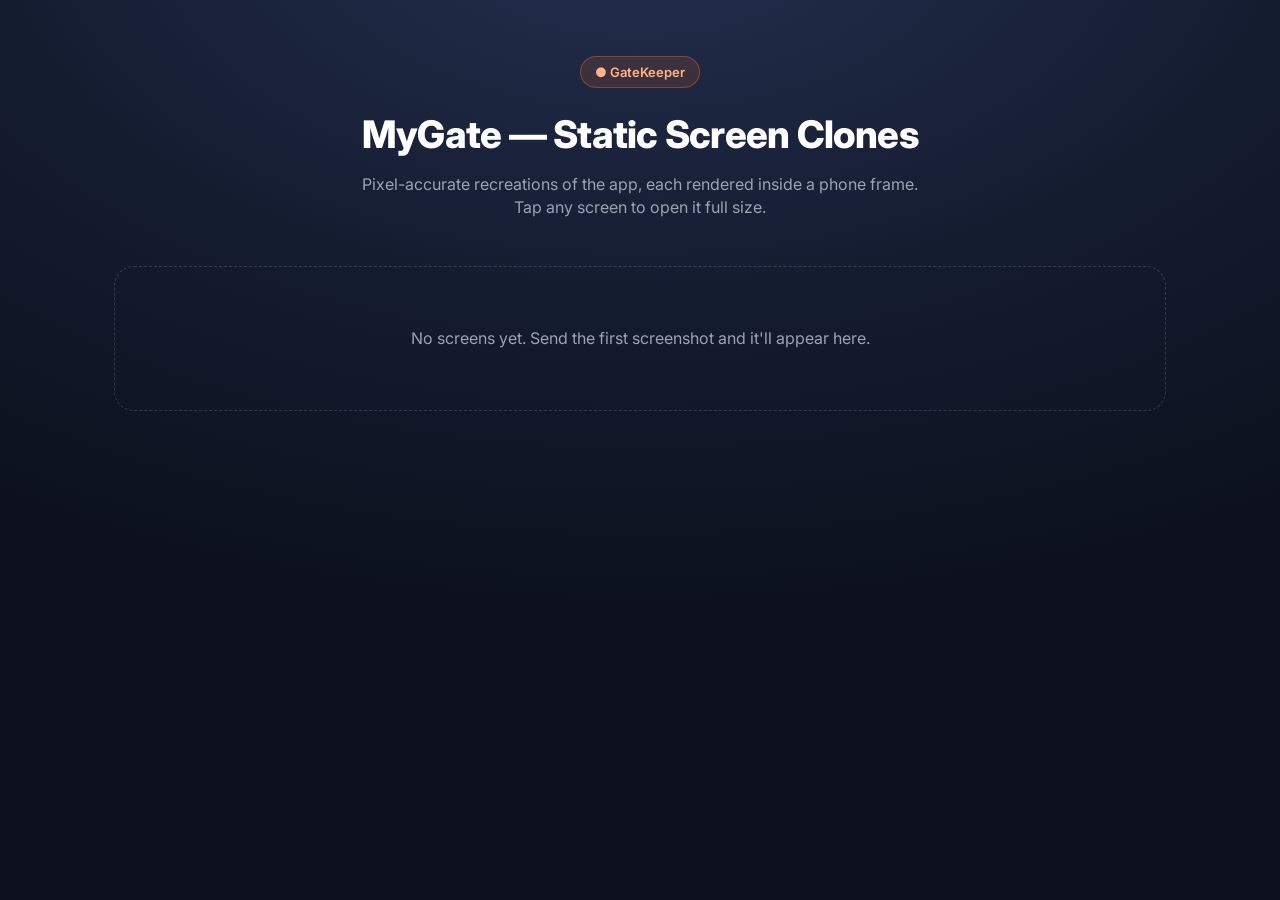
==== index.html @ 212a7ef8 "Set up GateKeeper project scaffold with reusable phone frame Co-authored-by: Cursor <cursoragent@cur" ====
<!DOCTYPE html>
<html lang="en">
<head>
  <meta charset="UTF-8" />
  <meta name="viewport" content="width=device-width, initial-scale=1.0" />
  <title>GateKeeper — MyGate Clone Screens</title>
  <link rel="preconnect" href="https://fonts.googleapis.com" />
  <link rel="preconnect" href="https://fonts.gstatic.com" crossorigin />
  <link href="https://fonts.googleapis.com/css2?family=Inter:wght@400;500;600;700;800&display=swap" rel="stylesheet" />
  <link rel="stylesheet" href="assets/css/reset.css" />
  <style>
    body {
      background:
        radial-gradient(1200px 700px at 50% -10%, #24304f 0%, #141c30 55%, #0c111d 100%);
      color: #fff;
      min-height: 100vh;
    }

    .wrap {
      max-width: 1100px;
      margin: 0 auto;
      padding: 56px 24px 80px;
    }

    .head {
      text-align: center;
      margin-bottom: 48px;
    }

    .head__badge {
      display: inline-flex;
      align-items: center;
      gap: 8px;
      padding: 6px 14px;
      border-radius: 999px;
      background: rgba(242, 103, 34, 0.15);
      border: 1px solid rgba(242, 103, 34, 0.4);
      color: #ffb489;
      font-size: 13px;
      font-weight: 600;
      margin-bottom: 20px;
    }

    .head h1 {
      font-size: 38px;
      font-weight: 800;
      letter-spacing: -0.02em;
      margin-bottom: 12px;
    }

    .head p {
      color: #9aa3b2;
      font-size: 16px;
      max-width: 560px;
      margin: 0 auto;
    }

    .grid {
      display: grid;
      grid-template-columns: repeat(auto-fill, minmax(220px, 1fr));
      gap: 28px;
    }

    .card {
      display: flex;
      flex-direction: column;
      gap: 14px;
      text-align: center;
      transition: transform 0.18s ease;
    }

    .card:hover {
      transform: translateY(-6px);
    }

    .card__frame {
      aspect-ratio: 390 / 844;
      border-radius: 26px;
      background: #0b0d12;
      padding: 8px;
      box-shadow: 0 20px 44px -18px rgba(0, 0, 0, 0.6);
      overflow: hidden;
      position: relative;
    }

    .card__preview {
      width: 100%;
      height: 100%;
      border-radius: 20px;
      border: 0;
      pointer-events: none;
      background: #f4f5f7;
      transform: scale(1);
    }

    .card__empty {
      width: 100%;
      height: 100%;
      border-radius: 20px;
      display: flex;
      align-items: center;
      justify-content: center;
      color: #6b7280;
      font-size: 13px;
      background: repeating-linear-gradient(45deg, #1a1f2b, #1a1f2b 12px, #161b26 12px, #161b26 24px);
    }

    .card__label {
      font-size: 14px;
      font-weight: 600;
      color: #e7eaf0;
    }

    .card__num {
      color: #6b7280;
      font-weight: 700;
      margin-right: 6px;
    }

    .empty-state {
      grid-column: 1 / -1;
      text-align: center;
      padding: 60px 20px;
      border: 1px dashed rgba(255, 255, 255, 0.15);
      border-radius: 20px;
      color: #9aa3b2;
    }
  </style>
</head>
<body>
  <div class="wrap">
    <header class="head">
      <span class="head__badge">● GateKeeper</span>
      <h1>MyGate — Static Screen Clones</h1>
      <p>Pixel-accurate recreations of the app, each rendered inside a phone frame. Tap any screen to open it full size.</p>
    </header>

    <main class="grid" id="grid"></main>
  </div>

  <script>
    // Register each screen here in sequence as it's built.
    const SCREENS = [
      // { file: 'screens/01_splash.html', label: 'Splash' },
    ];

    const grid = document.getElementById('grid');

    if (SCREENS.length === 0) {
      grid.innerHTML =
        '<div class="empty-state">No screens yet. Send the first screenshot and it\'ll appear here.</div>';
    } else {
      SCREENS.forEach((s, i) => {
        const a = document.createElement('a');
        a.className = 'card';
        a.href = s.file;
        a.innerHTML = `
          <div class="card__frame">
            <iframe class="card__preview" src="${s.file}" loading="lazy" scrolling="no"></iframe>
          </div>
          <div class="card__label"><span class="card__num">${String(i + 1).padStart(2, '0')}</span>${s.label}</div>
        `;
        grid.appendChild(a);
      });
    }
  </script>
</body>
</html>
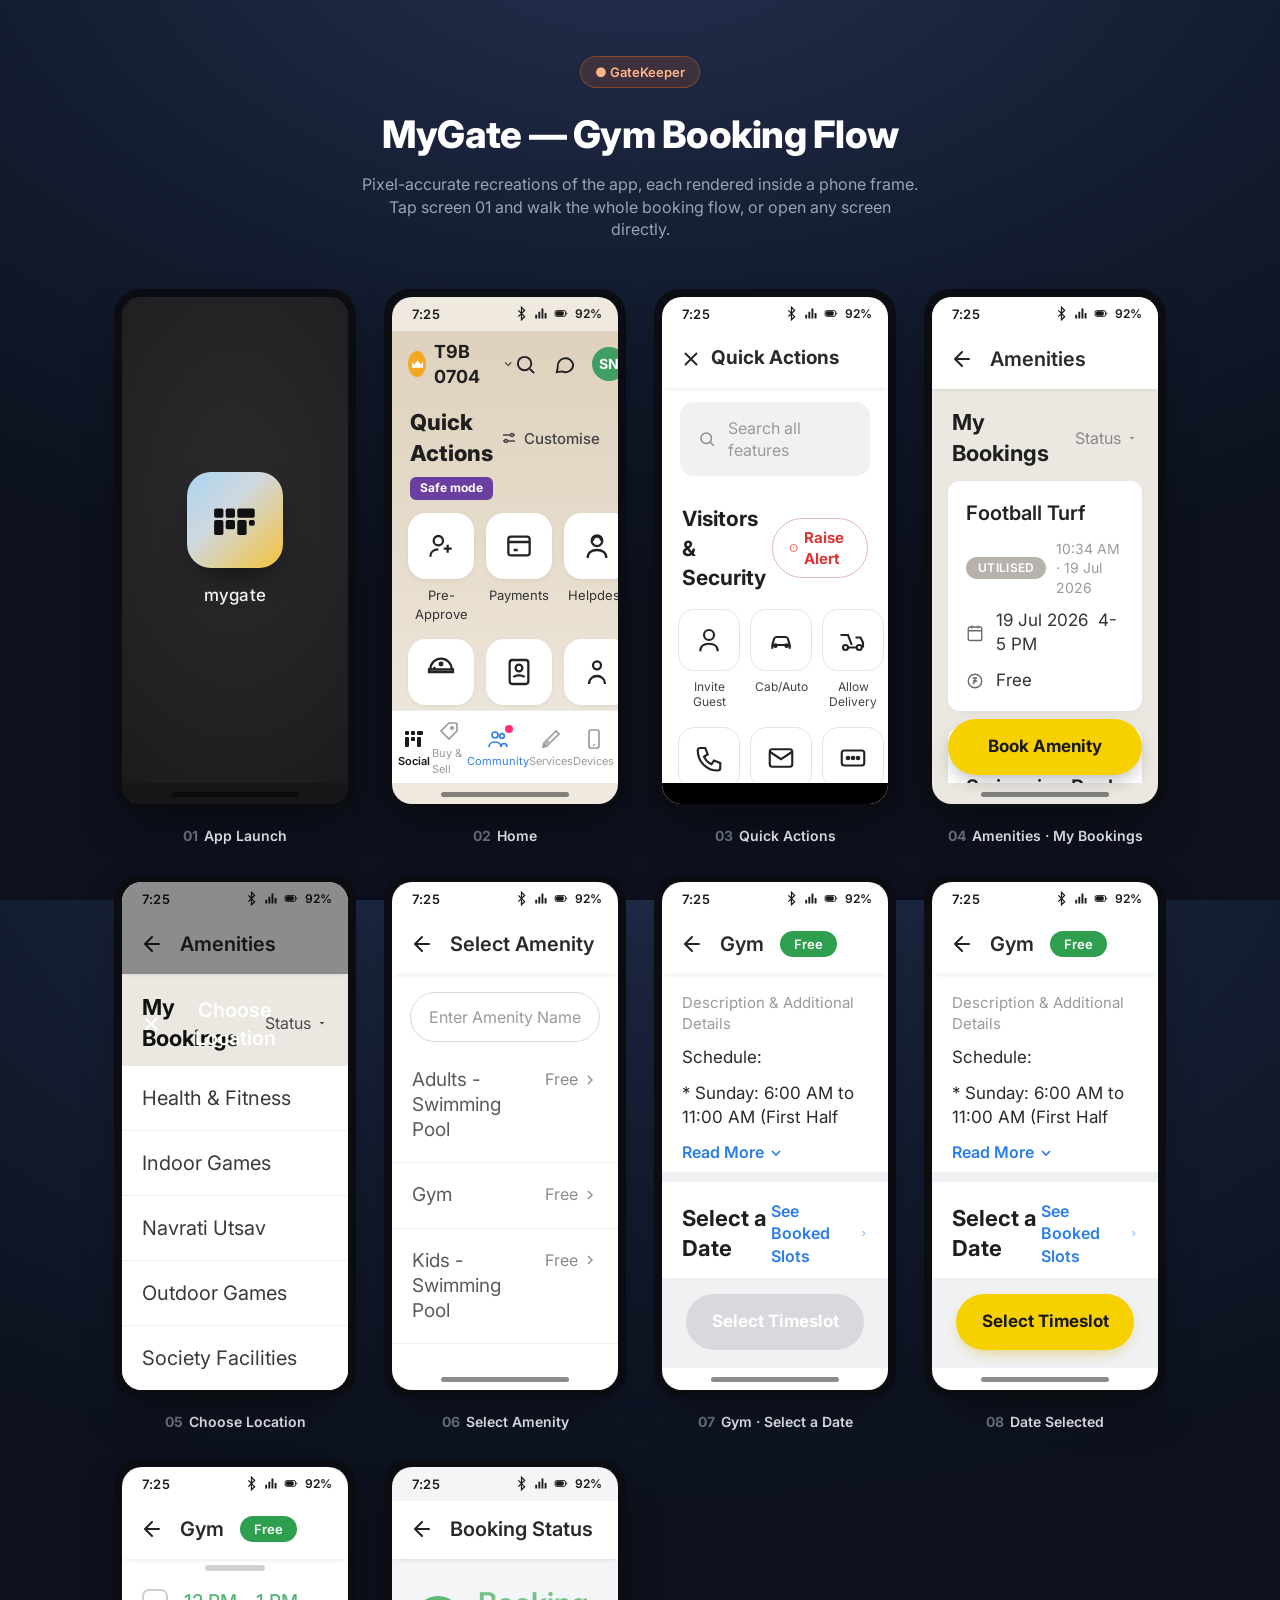
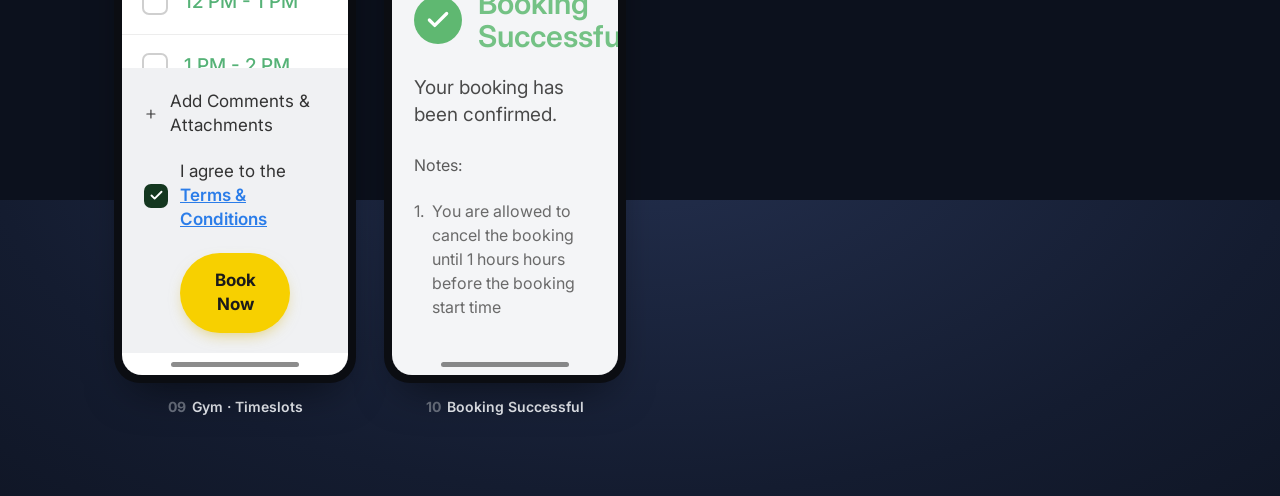
==== commit cccec562: "Add MyGate gym booking flow — 10 pixel-accurate static screens + Pages workflow Co-authored-by: Curs" ====
--- a/index.html
+++ b/index.html
@@ -131,8 +131,8 @@
   <div class="wrap">
     <header class="head">
       <span class="head__badge">● GateKeeper</span>
-      <h1>MyGate — Static Screen Clones</h1>
-      <p>Pixel-accurate recreations of the app, each rendered inside a phone frame. Tap any screen to open it full size.</p>
+      <h1>MyGate — Gym Booking Flow</h1>
+      <p>Pixel-accurate recreations of the app, each rendered inside a phone frame. Tap screen 01 and walk the whole booking flow, or open any screen directly.</p>
     </header>
 
     <main class="grid" id="grid"></main>
@@ -141,7 +141,16 @@
   <script>
     // Register each screen here in sequence as it's built.
     const SCREENS = [
-      // { file: 'screens/01_splash.html', label: 'Splash' },
+      { file: 'screens/01_launch.html', label: 'App Launch' },
+      { file: 'screens/02_home.html', label: 'Home' },
+      { file: 'screens/03_quick_actions.html', label: 'Quick Actions' },
+      { file: 'screens/04_amenities.html', label: 'Amenities · My Bookings' },
+      { file: 'screens/05_choose_location.html', label: 'Choose Location' },
+      { file: 'screens/06_select_amenity.html', label: 'Select Amenity' },
+      { file: 'screens/07_gym_date.html', label: 'Gym · Select a Date' },
+      { file: 'screens/08_gym_date_selected.html', label: 'Date Selected' },
+      { file: 'screens/09_gym_timeslots.html', label: 'Gym · Timeslots' },
+      { file: 'screens/10_booking_success.html', label: 'Booking Successful' },
     ];
 
     const grid = document.getElementById('grid');
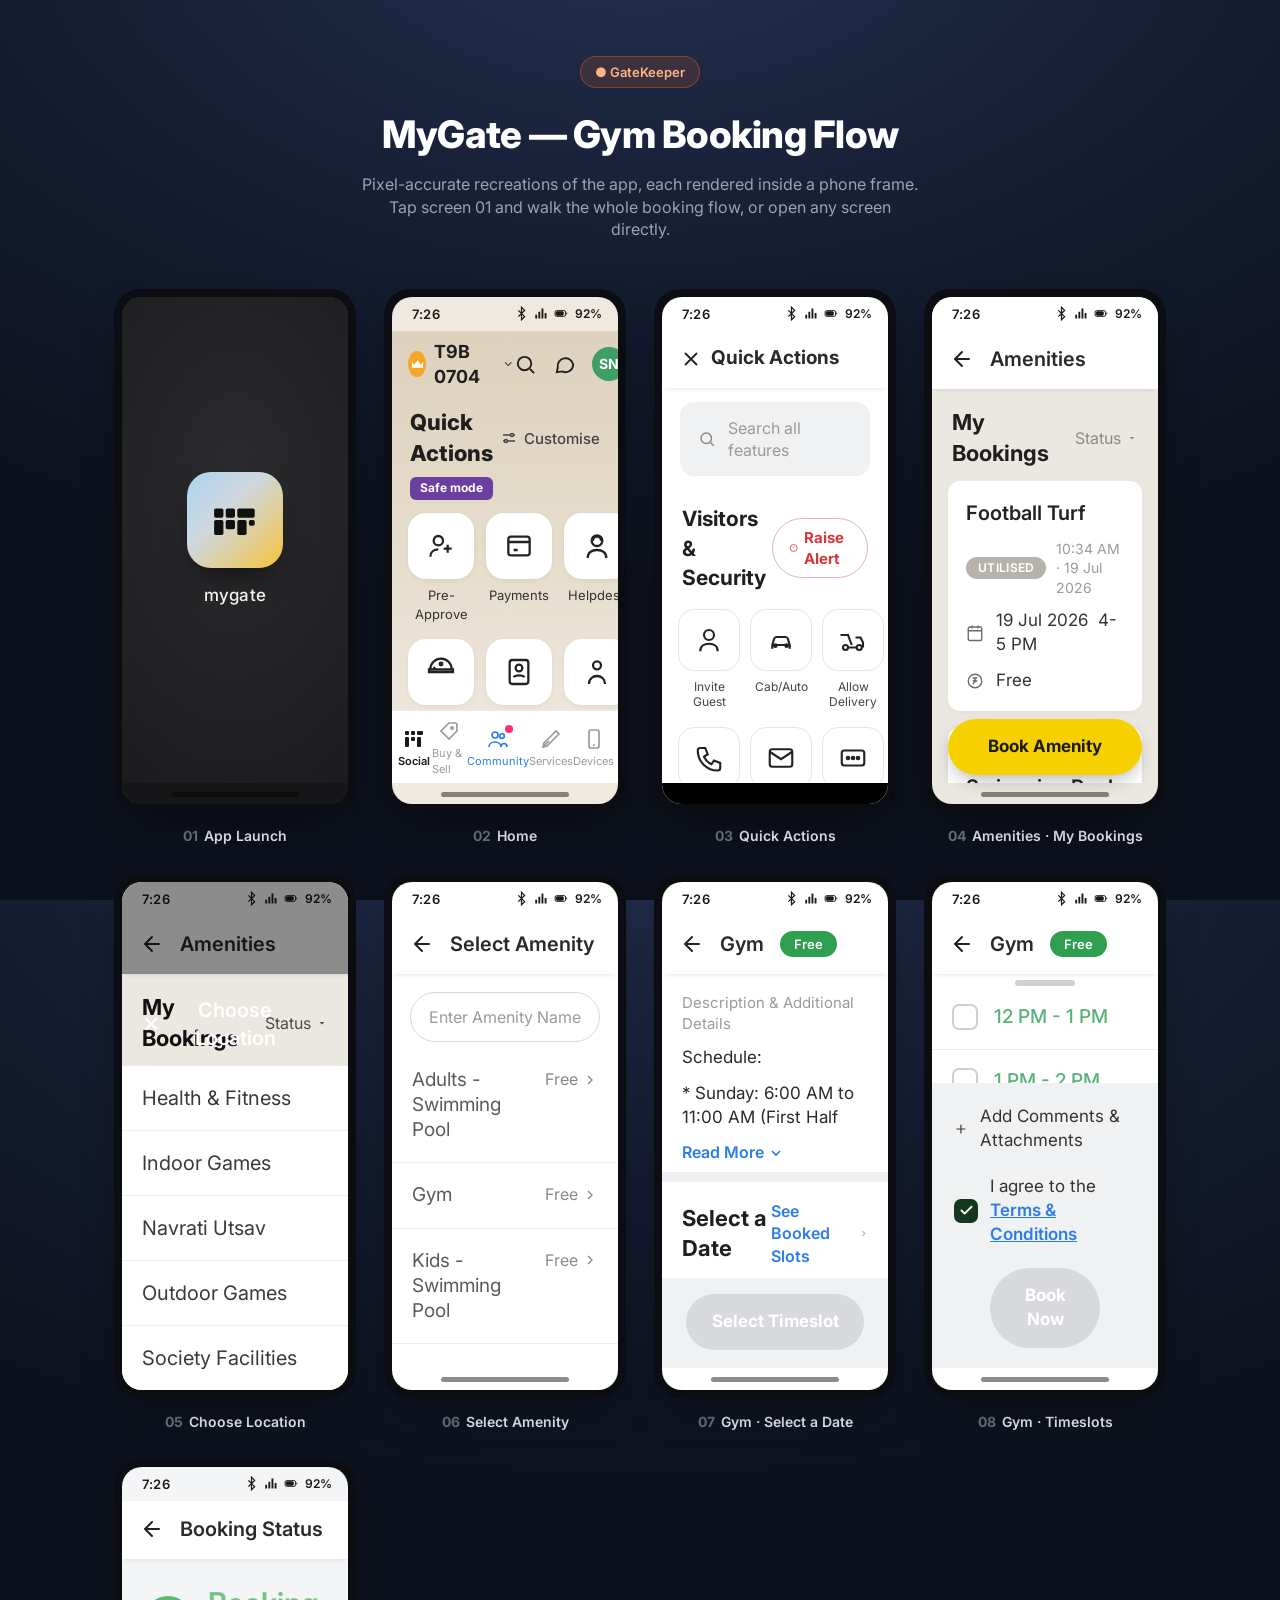
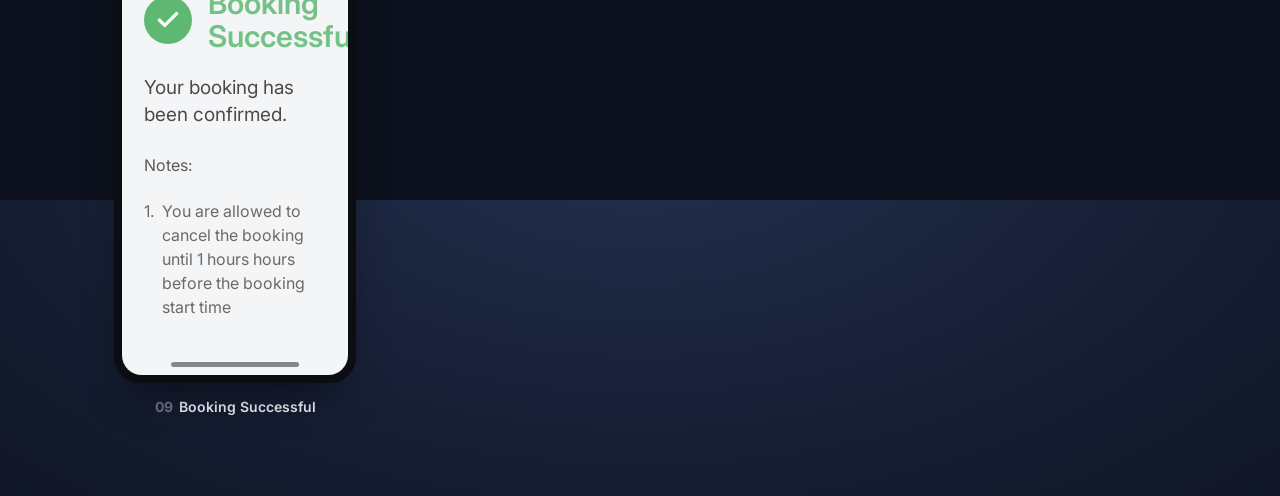
==== commit 5a577dcd: "Make it an installable PWA; dynamic today/tomorrow dates; interactive timeslot selection Co-authored" ====
--- a/index.html
+++ b/index.html
@@ -2,8 +2,15 @@
 <html lang="en">
 <head>
   <meta charset="UTF-8" />
-  <meta name="viewport" content="width=device-width, initial-scale=1.0" />
+  <meta name="viewport" content="width=device-width, initial-scale=1.0, viewport-fit=cover" />
   <title>GateKeeper — MyGate Clone Screens</title>
+  <link rel="manifest" href="manifest.webmanifest" />
+  <meta name="theme-color" content="#f7d000" />
+  <meta name="apple-mobile-web-app-capable" content="yes" />
+  <meta name="apple-mobile-web-app-status-bar-style" content="black-translucent" />
+  <meta name="apple-mobile-web-app-title" content="GateKeeper" />
+  <link rel="apple-touch-icon" href="favicon.svg" />
+  <link rel="icon" href="favicon.svg" type="image/svg+xml" />
   <link rel="preconnect" href="https://fonts.googleapis.com" />
   <link rel="preconnect" href="https://fonts.gstatic.com" crossorigin />
   <link href="https://fonts.googleapis.com/css2?family=Inter:wght@400;500;600;700;800&display=swap" rel="stylesheet" />
@@ -125,6 +132,21 @@
       border-radius: 20px;
       color: #9aa3b2;
     }
+
+    .install-btn {
+      margin-top: 22px;
+      display: inline-flex;
+      align-items: center;
+      gap: 8px;
+      padding: 12px 26px;
+      border-radius: 999px;
+      background: #f7d000;
+      color: #1a1a1a;
+      font-size: 15px;
+      font-weight: 700;
+      box-shadow: 0 10px 24px -10px rgba(247, 208, 0, 0.7);
+    }
+    .install-btn:hover { filter: brightness(1.05); }
   </style>
 </head>
 <body>
@@ -133,6 +155,7 @@
       <span class="head__badge">● GateKeeper</span>
       <h1>MyGate — Gym Booking Flow</h1>
       <p>Pixel-accurate recreations of the app, each rendered inside a phone frame. Tap screen 01 and walk the whole booking flow, or open any screen directly.</p>
+      <button class="install-btn" id="installBtn" style="display:none;">⬇ Install app</button>
     </header>
 
     <main class="grid" id="grid"></main>
@@ -148,7 +171,6 @@
       { file: 'screens/05_choose_location.html', label: 'Choose Location' },
       { file: 'screens/06_select_amenity.html', label: 'Select Amenity' },
       { file: 'screens/07_gym_date.html', label: 'Gym · Select a Date' },
-      { file: 'screens/08_gym_date_selected.html', label: 'Date Selected' },
       { file: 'screens/09_gym_timeslots.html', label: 'Gym · Timeslots' },
       { file: 'screens/10_booking_success.html', label: 'Booking Successful' },
     ];
@@ -173,5 +195,6 @@
       });
     }
   </script>
+  <script src="assets/js/pwa.js"></script>
 </body>
 </html>
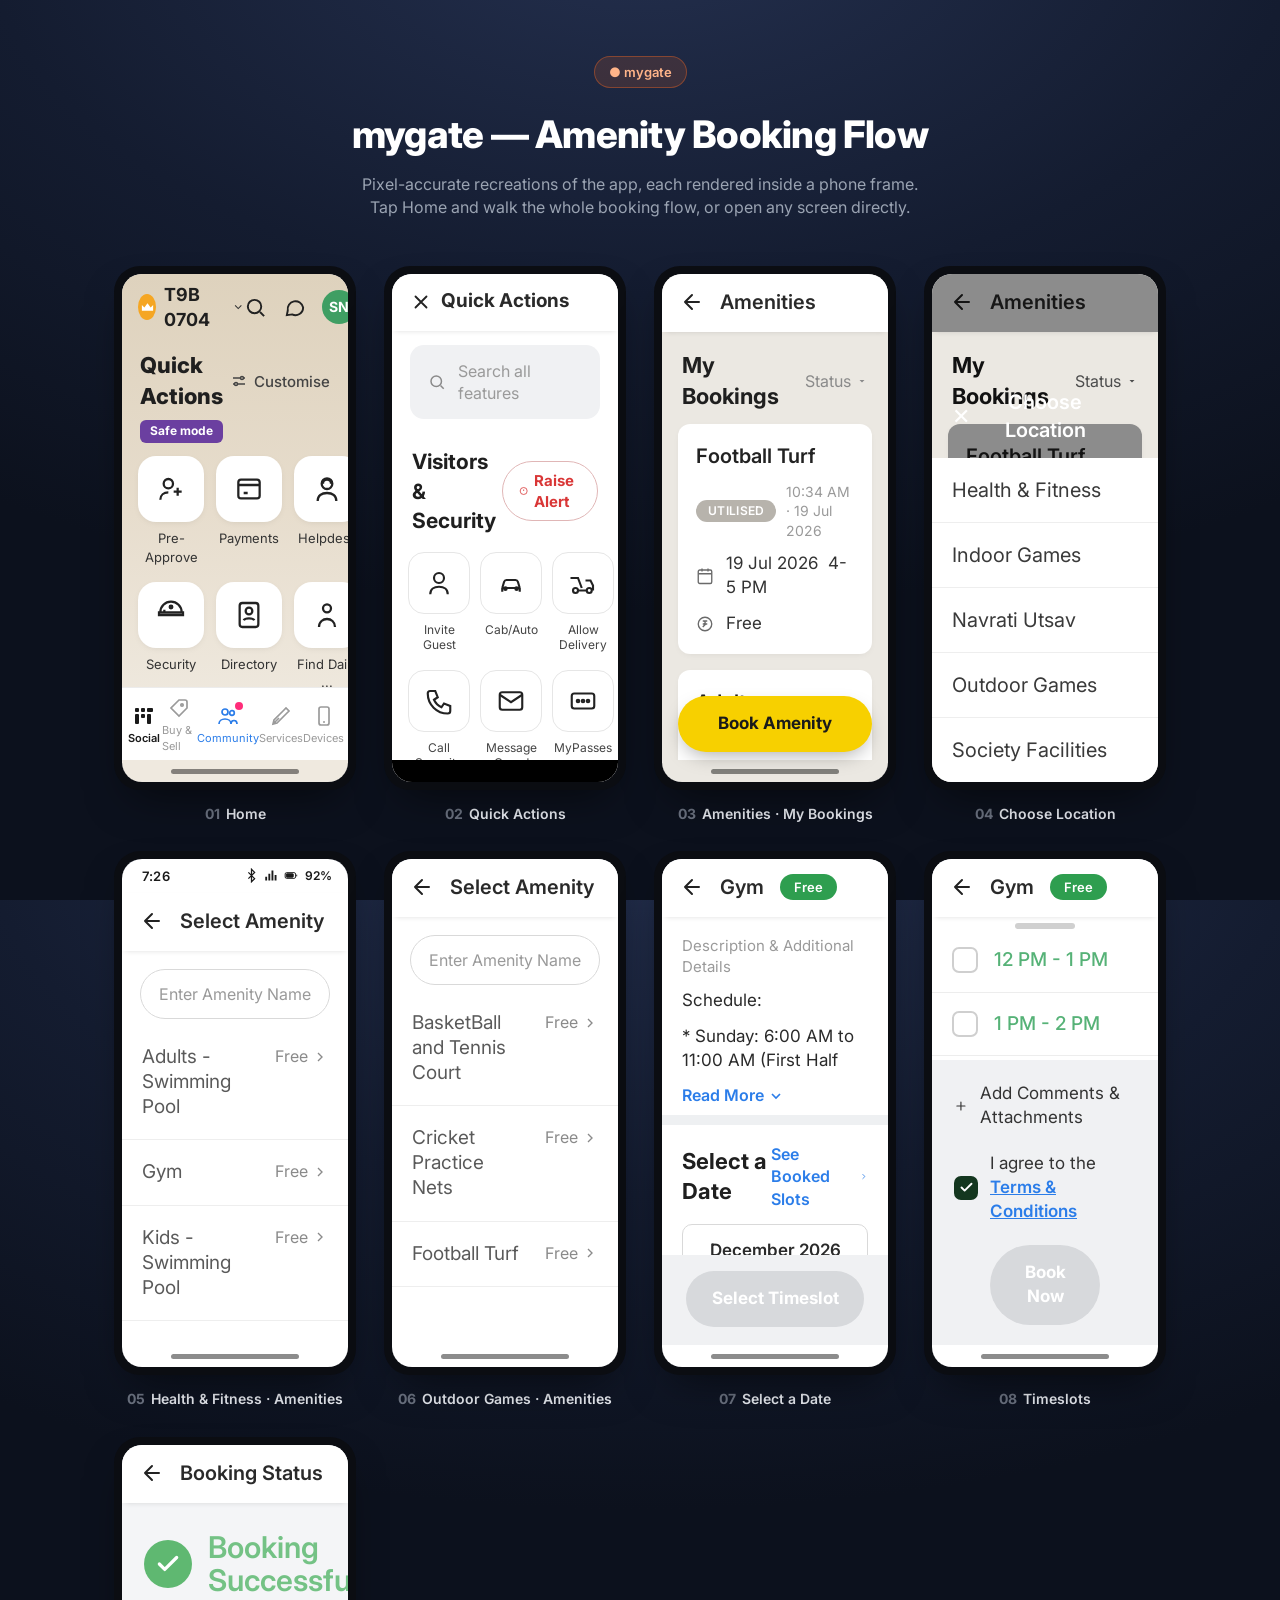
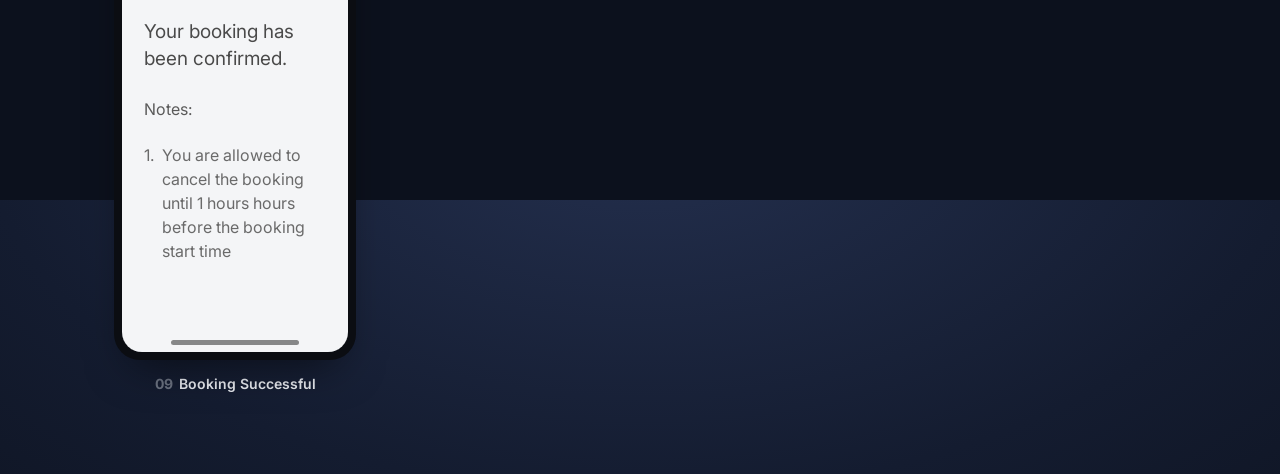
==== commit 4bfa140b: "Rename app to mygate, open Home by default, remove status bar, add outdoor games + swimming flows - " ====
--- a/index.html
+++ b/index.html
@@ -3,12 +3,12 @@
 <head>
   <meta charset="UTF-8" />
   <meta name="viewport" content="width=device-width, initial-scale=1.0, viewport-fit=cover" />
-  <title>GateKeeper — MyGate Clone Screens</title>
+  <title>mygate — Screens</title>
   <link rel="manifest" href="manifest.webmanifest" />
-  <meta name="theme-color" content="#f7d000" />
+  <meta name="theme-color" content="#efe9df" />
   <meta name="apple-mobile-web-app-capable" content="yes" />
   <meta name="apple-mobile-web-app-status-bar-style" content="black-translucent" />
-  <meta name="apple-mobile-web-app-title" content="GateKeeper" />
+  <meta name="apple-mobile-web-app-title" content="mygate" />
   <link rel="apple-touch-icon" href="favicon.svg" />
   <link rel="icon" href="favicon.svg" type="image/svg+xml" />
   <link rel="preconnect" href="https://fonts.googleapis.com" />
@@ -152,10 +152,10 @@
 <body>
   <div class="wrap">
     <header class="head">
-      <span class="head__badge">● GateKeeper</span>
-      <h1>MyGate — Gym Booking Flow</h1>
-      <p>Pixel-accurate recreations of the app, each rendered inside a phone frame. Tap screen 01 and walk the whole booking flow, or open any screen directly.</p>
-      <button class="install-btn" id="installBtn" style="display:none;">⬇ Install app</button>
+      <span class="head__badge">● mygate</span>
+      <h1>mygate — Amenity Booking Flow</h1>
+      <p>Pixel-accurate recreations of the app, each rendered inside a phone frame. Tap Home and walk the whole booking flow, or open any screen directly.</p>
+      <button class="install-btn" id="installBtn" style="display:none;">⬇ Install mygate</button>
     </header>
 
     <main class="grid" id="grid"></main>
@@ -164,14 +164,14 @@
   <script>
     // Register each screen here in sequence as it's built.
     const SCREENS = [
-      { file: 'screens/01_launch.html', label: 'App Launch' },
       { file: 'screens/02_home.html', label: 'Home' },
       { file: 'screens/03_quick_actions.html', label: 'Quick Actions' },
       { file: 'screens/04_amenities.html', label: 'Amenities · My Bookings' },
       { file: 'screens/05_choose_location.html', label: 'Choose Location' },
-      { file: 'screens/06_select_amenity.html', label: 'Select Amenity' },
-      { file: 'screens/07_gym_date.html', label: 'Gym · Select a Date' },
-      { file: 'screens/09_gym_timeslots.html', label: 'Gym · Timeslots' },
+      { file: 'screens/06_select_amenity.html', label: 'Health & Fitness · Amenities' },
+      { file: 'screens/11_outdoor_games.html', label: 'Outdoor Games · Amenities' },
+      { file: 'screens/07_gym_date.html', label: 'Select a Date' },
+      { file: 'screens/09_gym_timeslots.html', label: 'Timeslots' },
       { file: 'screens/10_booking_success.html', label: 'Booking Successful' },
     ];
 
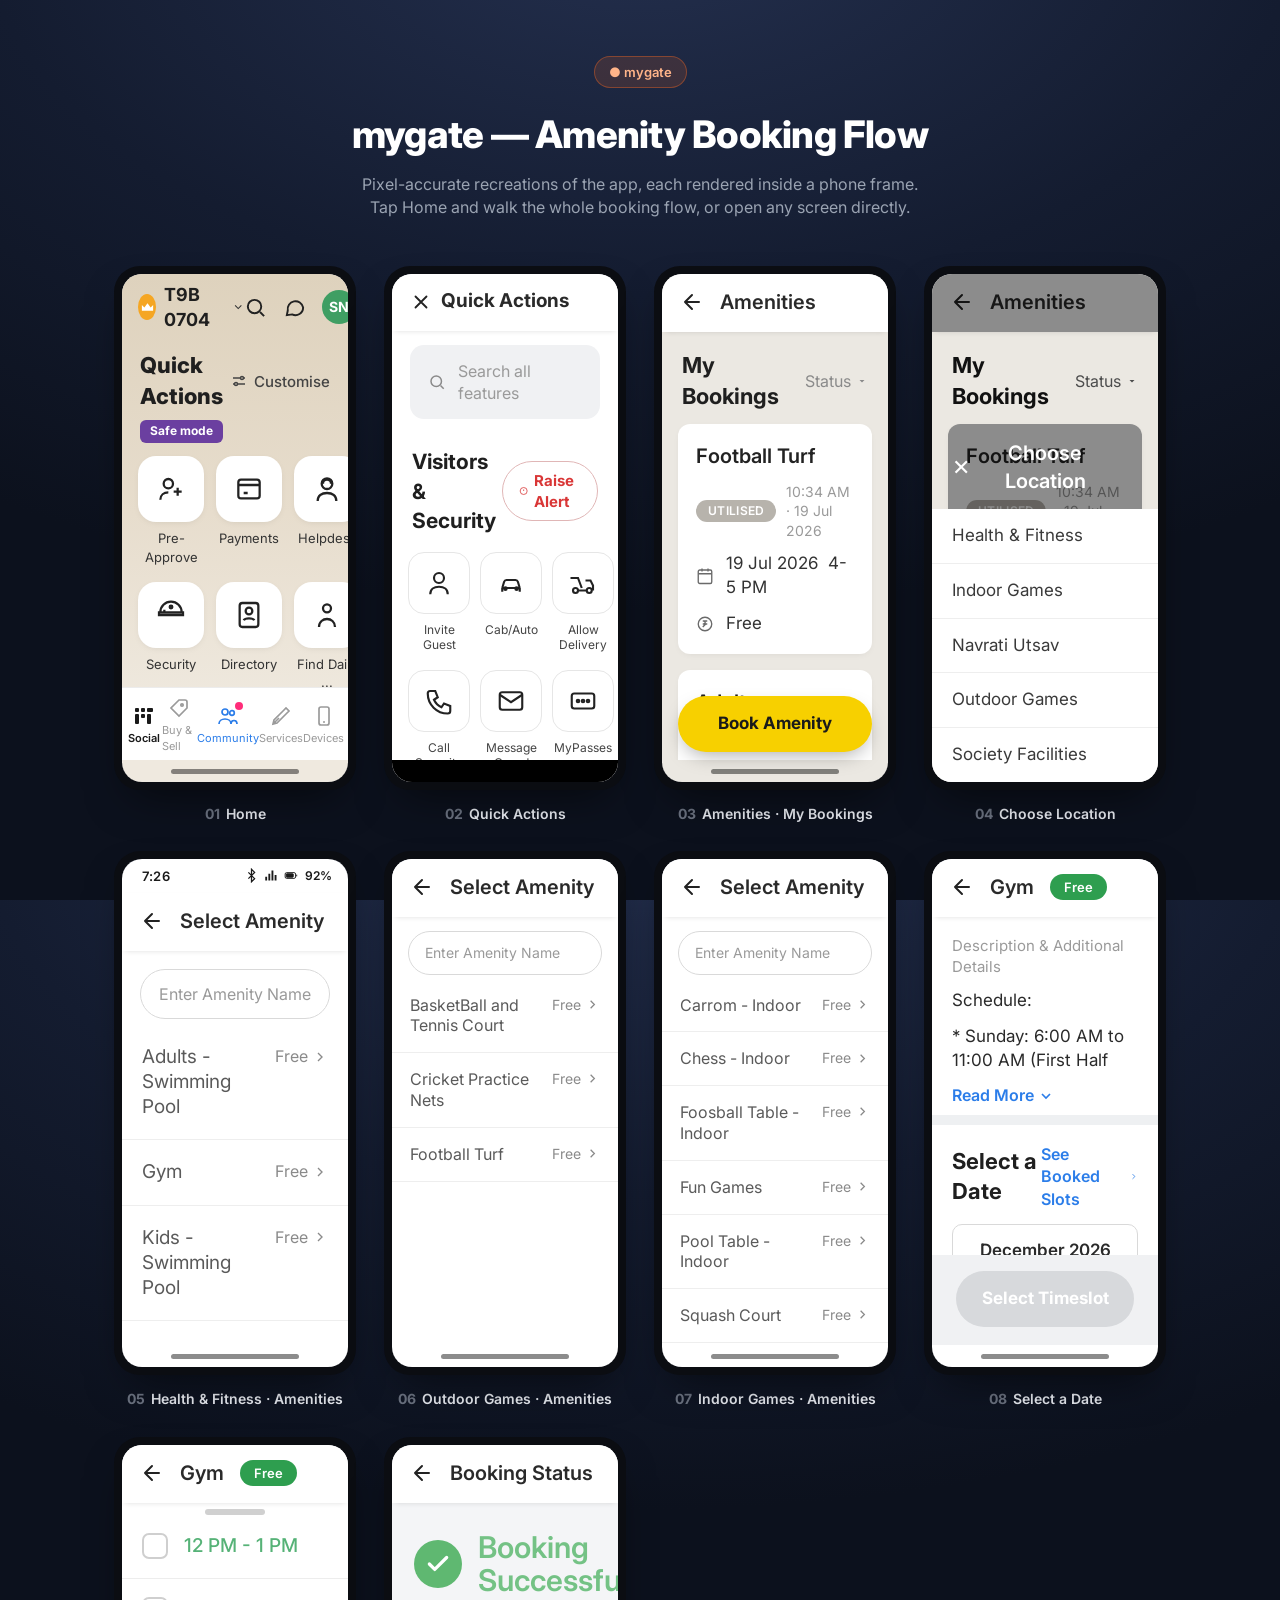
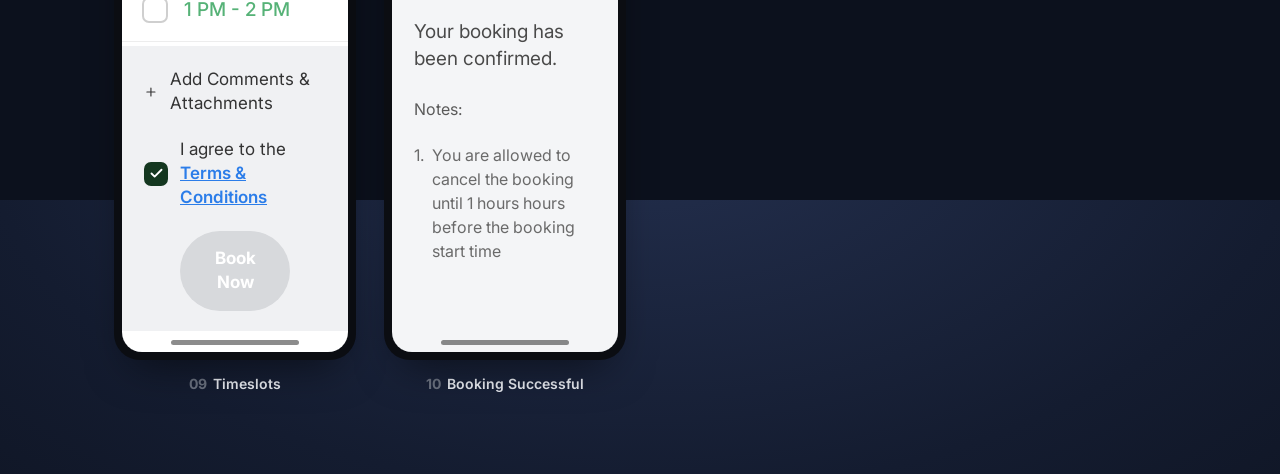
==== commit c669eb9b: "Add Indoor Games flow, shrink amenity UI, share amenity-list styles - Add Indoor Games Select Amenit" ====
--- a/index.html
+++ b/index.html
@@ -170,6 +170,7 @@
       { file: 'screens/05_choose_location.html', label: 'Choose Location' },
       { file: 'screens/06_select_amenity.html', label: 'Health & Fitness · Amenities' },
       { file: 'screens/11_outdoor_games.html', label: 'Outdoor Games · Amenities' },
+      { file: 'screens/12_indoor_games.html', label: 'Indoor Games · Amenities' },
       { file: 'screens/07_gym_date.html', label: 'Select a Date' },
       { file: 'screens/09_gym_timeslots.html', label: 'Timeslots' },
       { file: 'screens/10_booking_success.html', label: 'Booking Successful' },
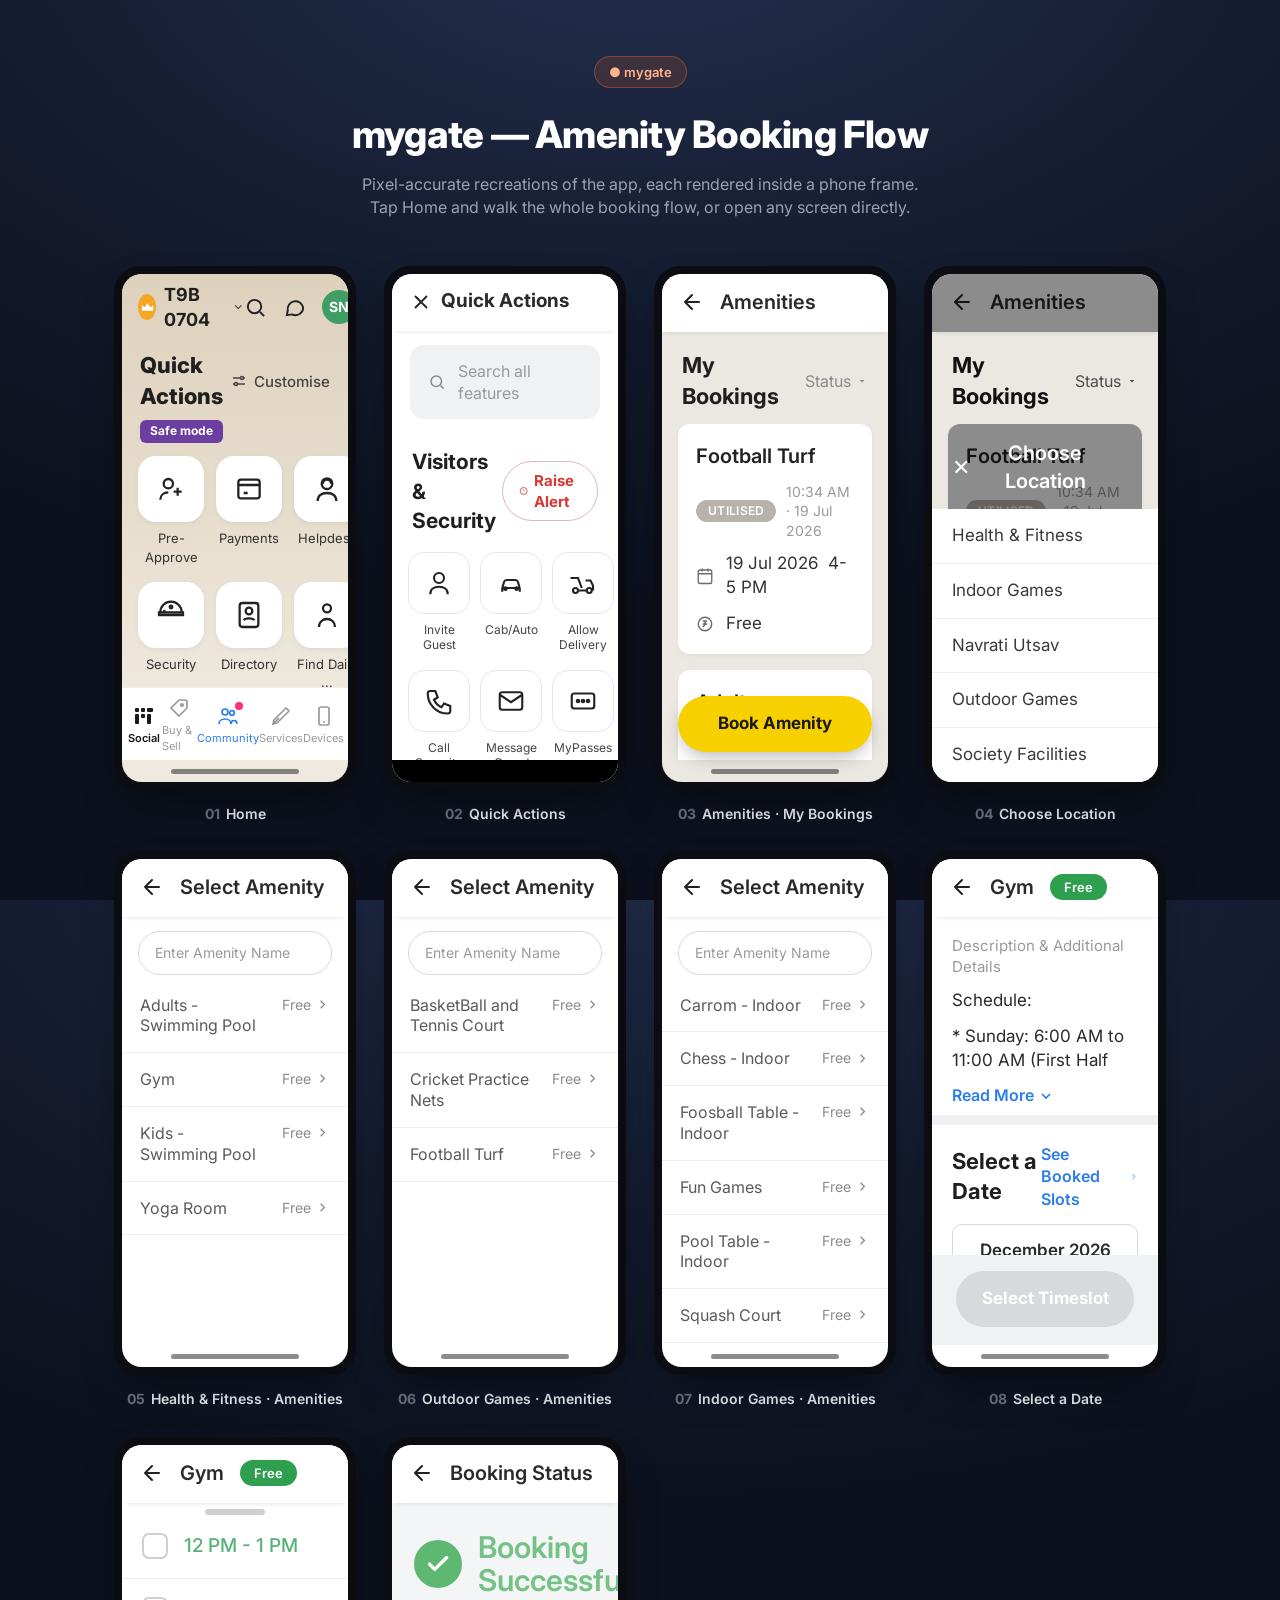
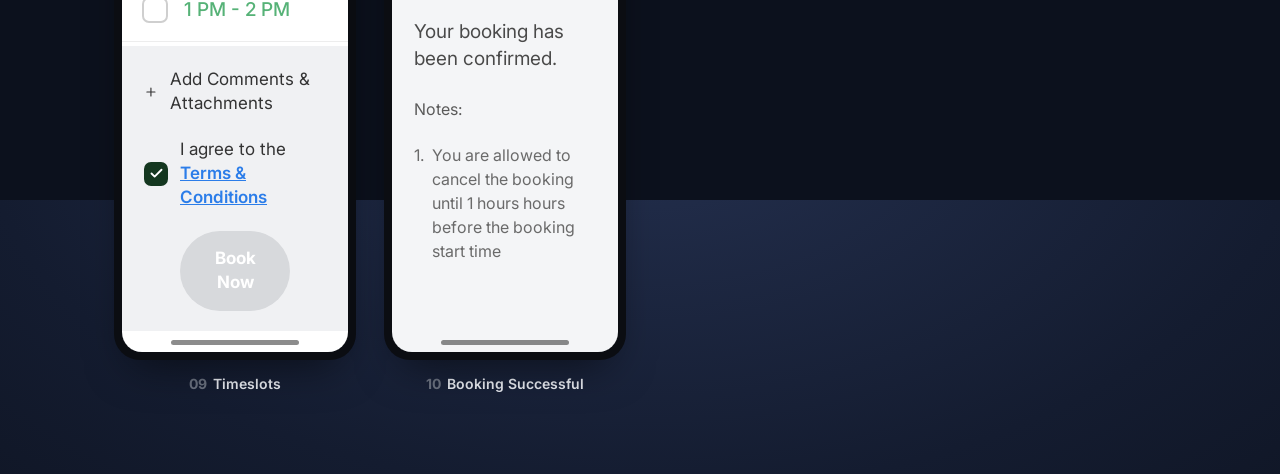
==== commit 38e0904d: "Use provided logo image as the app icon - Add assets/img/logo.png and use it for the manifest icons," ====
--- a/index.html
+++ b/index.html
@@ -9,8 +9,8 @@
   <meta name="apple-mobile-web-app-capable" content="yes" />
   <meta name="apple-mobile-web-app-status-bar-style" content="black-translucent" />
   <meta name="apple-mobile-web-app-title" content="mygate" />
-  <link rel="apple-touch-icon" href="favicon.svg" />
-  <link rel="icon" href="favicon.svg" type="image/svg+xml" />
+  <link rel="apple-touch-icon" href="assets/img/logo.png" />
+  <link rel="icon" href="assets/img/logo.png" type="image/png" />
   <link rel="preconnect" href="https://fonts.googleapis.com" />
   <link rel="preconnect" href="https://fonts.gstatic.com" crossorigin />
   <link href="https://fonts.googleapis.com/css2?family=Inter:wght@400;500;600;700;800&display=swap" rel="stylesheet" />
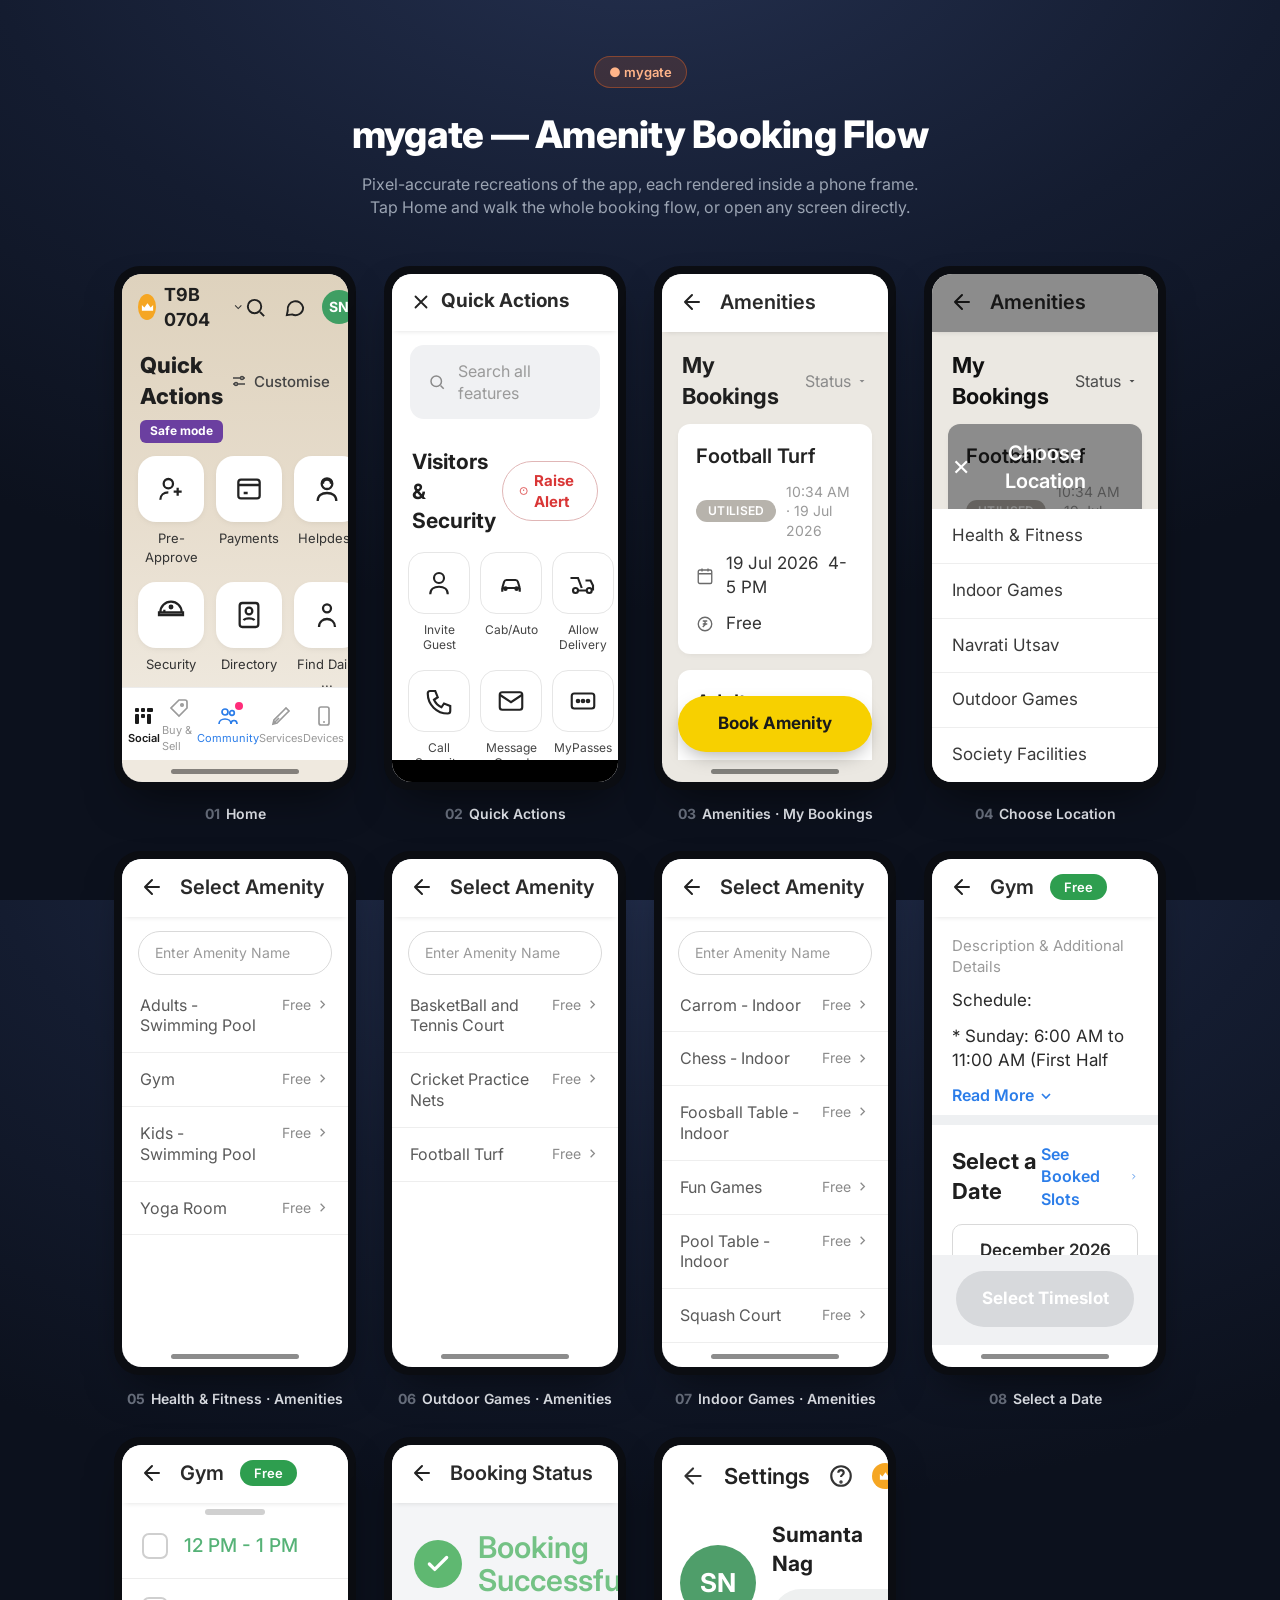
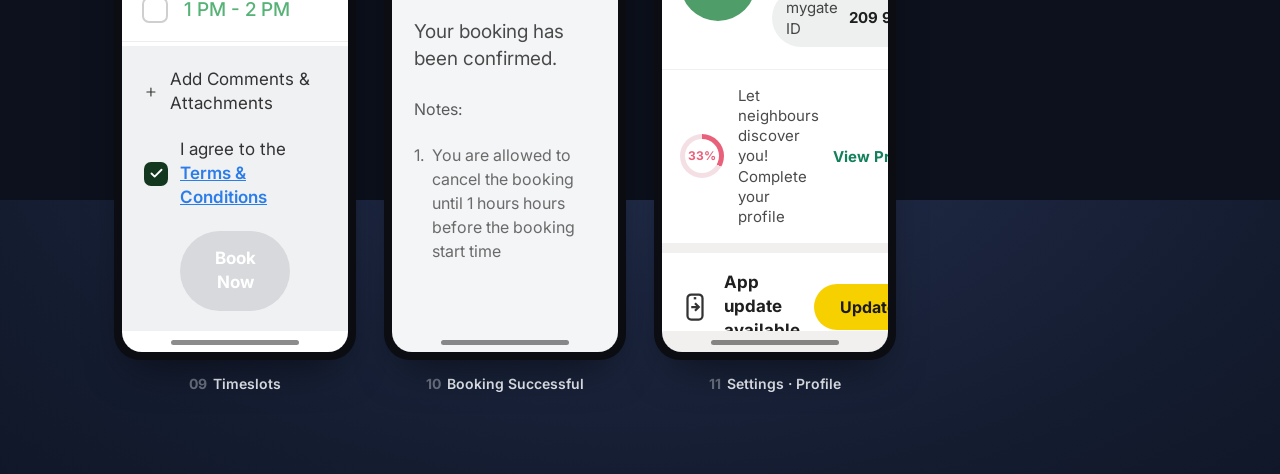
==== commit 09dd02bb: "Add Settings/Profile screen and link it from the home avatar - New Settings screen: profile header, " ====
--- a/index.html
+++ b/index.html
@@ -174,6 +174,7 @@
       { file: 'screens/07_gym_date.html', label: 'Select a Date' },
       { file: 'screens/09_gym_timeslots.html', label: 'Timeslots' },
       { file: 'screens/10_booking_success.html', label: 'Booking Successful' },
+      { file: 'screens/13_settings.html', label: 'Settings · Profile' },
     ];
 
     const grid = document.getElementById('grid');
